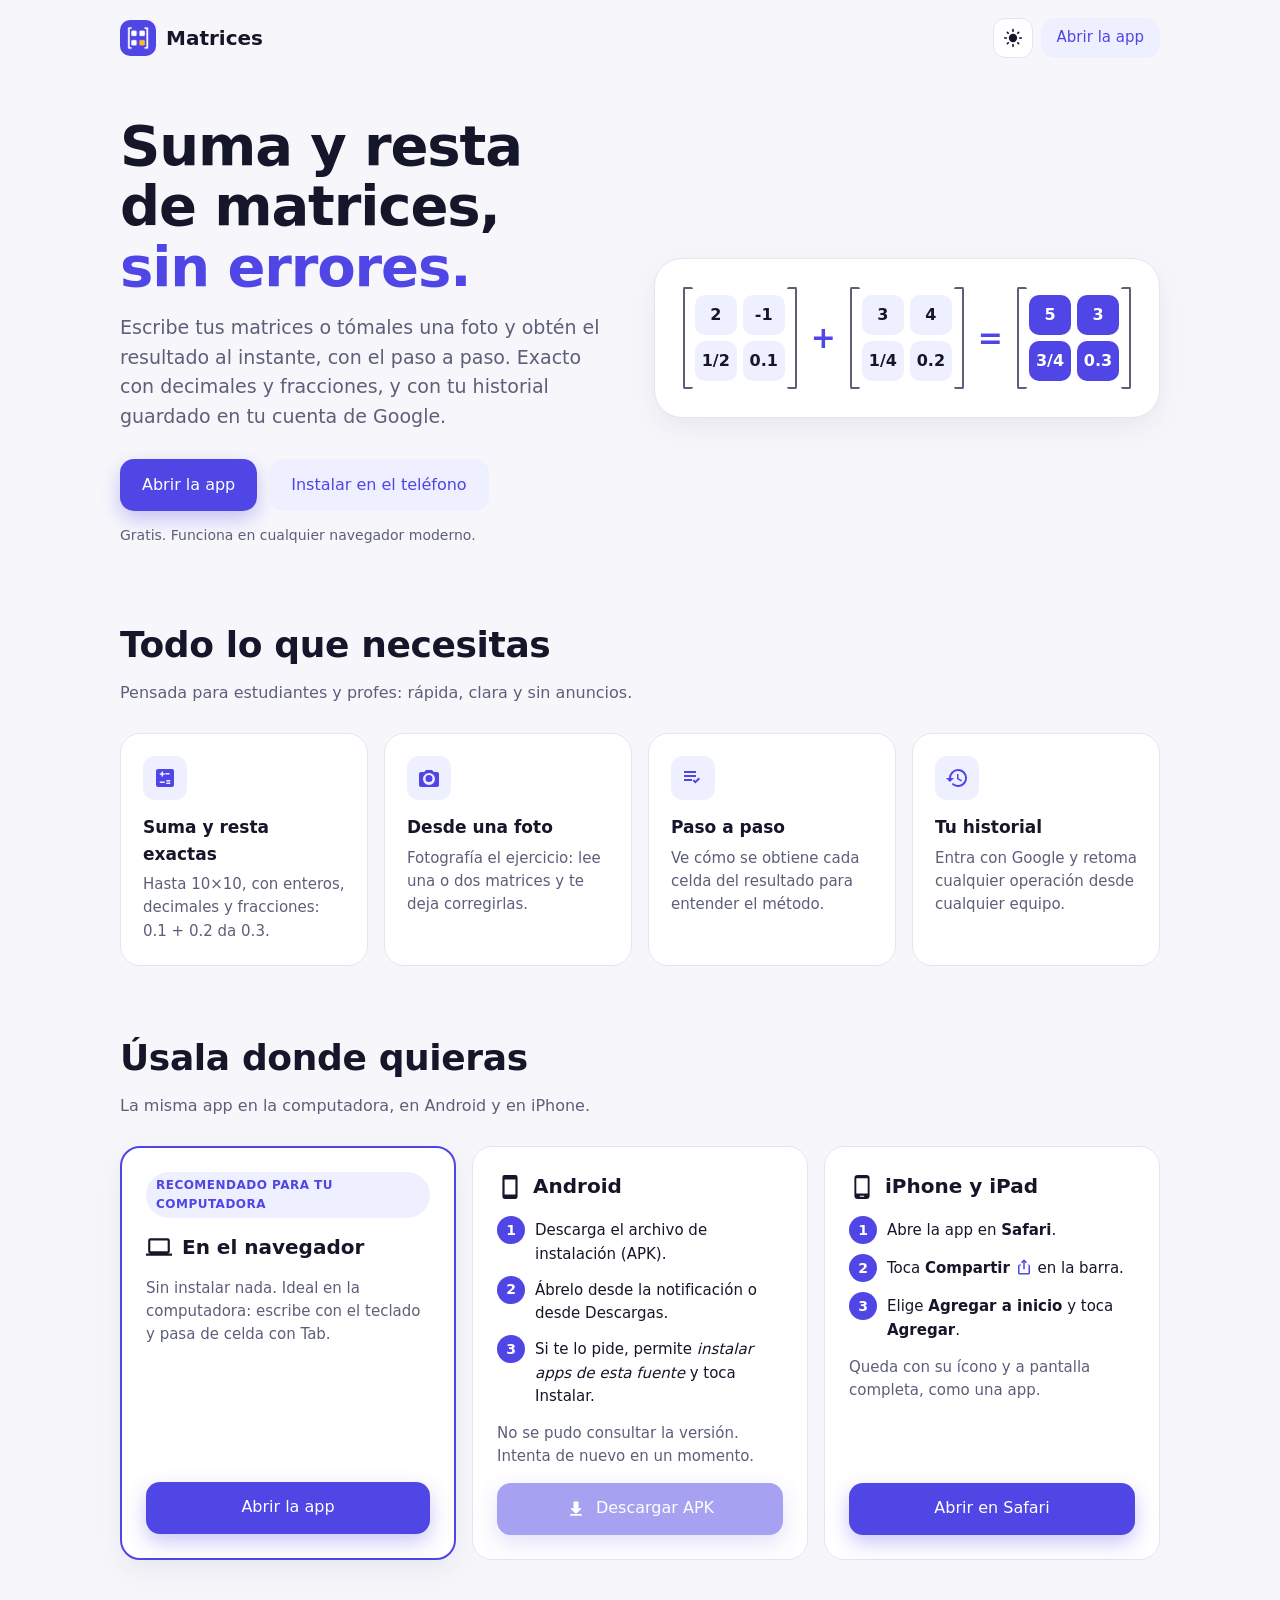
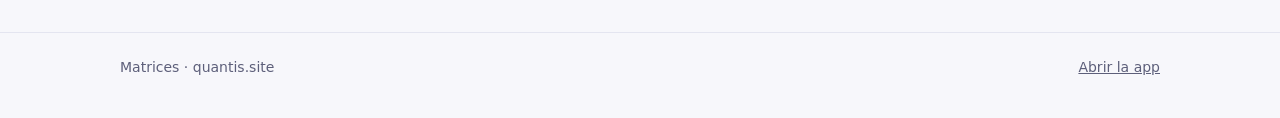
==== landing/index.html @ 4b23e08a "App Matrices en Flutter (web/PWA, Android, iOS) y landing" ====
<!DOCTYPE html>
<html lang="es">
<head>
  <meta charset="UTF-8">
  <meta name="viewport" content="width=device-width, initial-scale=1">
  <title>Matrices · Suma y resta de matrices</title>
  <meta name="description" content="Suma y resta matrices al instante, también desde una foto. Gratis en el navegador, Android y iPhone.">
  <meta name="theme-color" content="#4F46E5">
  <link rel="icon" type="image/png" href="favicon.png">
  <link rel="apple-touch-icon" href="icon-192.png">
  <meta property="og:title" content="Matrices">
  <meta property="og:description" content="Suma y resta matrices al instante, también desde una foto.">
  <meta property="og:image" content="icon-512.png">
  <link rel="stylesheet" href="styles.css">
  <!-- Antes de pintar: evita un parpadeo claro al usar el tema oscuro. -->
  <script src="theme.js"></script>
</head>
<body>
  <header class="wrap top">
    <a class="brand" href="./"><img src="icon-192.png" alt="">Matrices</a>
    <div class="top-actions">
      <button class="theme-btn" id="theme-btn" type="button" aria-label="Tema"></button>
      <a class="btn btn-ghost btn-small" href="app/">Abrir la app</a>
    </div>
  </header>

  <main>
    <section class="wrap hero">
      <div>
        <h1>Suma y resta de matrices, <span>sin errores.</span></h1>
        <p class="lead">
          Escribe tus matrices o tómales una foto y obtén el resultado al instante,
          con el paso a paso. Exacto con decimales y fracciones, y con tu historial
          guardado en tu cuenta de Google.
        </p>
        <div class="cta" id="cta"></div>
        <p class="hint" id="cta-hint"></p>
      </div>
      <div class="demo" aria-hidden="true">
        <div class="mx"><b>2</b><b>-1</b><b>1/2</b><b>0.1</b></div>
        <div class="op">+</div>
        <div class="mx"><b>3</b><b>4</b><b>1/4</b><b>0.2</b></div>
        <div class="op">=</div>
        <div class="mx r"><b>5</b><b>3</b><b>3/4</b><b>0.3</b></div>
      </div>
    </section>

    <section class="wrap">
      <h2>Todo lo que necesitas</h2>
      <p class="sub">Pensada para estudiantes y profes: rápida, clara y sin anuncios.</p>
      <div class="features">
        <div class="feature">
          <div class="ic"><svg viewBox="0 0 24 24" fill="currentColor"><path d="M19 3H5a2 2 0 0 0-2 2v14a2 2 0 0 0 2 2h14a2 2 0 0 0 2-2V5a2 2 0 0 0-2-2Zm-6.5 4h4v1.5h-4V7ZM7 7.25h1.5V5.5H10v1.75h1.75v1.5H10v1.75H8.5V8.75H6.75v-1.5ZM11.75 17h-5v-1.5h5V17Zm5.5 1h-4v-1.5h4V18Zm0-2.5h-4V14h4v1.5Z"/></svg></div>
          <h3>Suma y resta exactas</h3>
          <p>Hasta 10×10, con enteros, decimales y fracciones: 0.1 + 0.2 da 0.3.</p>
        </div>
        <div class="feature">
          <div class="ic"><svg viewBox="0 0 24 24" fill="currentColor"><path d="M12 9a3.5 3.5 0 1 0 0 7 3.5 3.5 0 0 0 0-7Zm8-3h-3.2l-1.8-2H9L7.2 6H4a2 2 0 0 0-2 2v11a2 2 0 0 0 2 2h16a2 2 0 0 0 2-2V8a2 2 0 0 0-2-2Zm-8 13a6 6 0 1 1 0-12 6 6 0 0 1 0 12Z"/></svg></div>
          <h3>Desde una foto</h3>
          <p>Fotografía el ejercicio: lee una o dos matrices y te deja corregirlas.</p>
        </div>
        <div class="feature">
          <div class="ic"><svg viewBox="0 0 24 24" fill="currentColor"><path d="M3 5h12v2H3V5Zm0 4h12v2H3V9Zm0 4h8v2H3v-2Zm14.6-1.4L19 13l-4.6 4.6-2.8-2.8L13 13.4l1.4 1.4 3.2-3.2Z"/></svg></div>
          <h3>Paso a paso</h3>
          <p>Ve cómo se obtiene cada celda del resultado para entender el método.</p>
        </div>
        <div class="feature">
          <div class="ic"><svg viewBox="0 0 24 24" fill="currentColor"><path d="M13 3a9 9 0 0 0-9 9H1l3.9 3.9.1.1L9 12H6a7 7 0 1 1 2.05 4.95l-1.42 1.42A9 9 0 1 0 13 3Zm-1 5v5l4.25 2.52.77-1.28-3.52-2.09V8H12Z"/></svg></div>
          <h3>Tu historial</h3>
          <p>Entra con Google y retoma cualquier operación desde cualquier equipo.</p>
        </div>
      </div>
    </section>

    <section class="wrap" id="instalar">
      <h2>Úsala donde quieras</h2>
      <p class="sub">La misma app en la computadora, en Android y en iPhone.</p>
      <div class="install">
        <article class="option" data-device="pc">
          <span class="tag" hidden></span>
          <h3><svg viewBox="0 0 24 24" fill="currentColor"><path d="M20 18a2 2 0 0 0 2-2V6a2 2 0 0 0-2-2H4a2 2 0 0 0-2 2v10a2 2 0 0 0 2 2H0v2h24v-2h-4ZM4 6h16v10H4V6Z"/></svg>En el navegador</h3>
          <p>Sin instalar nada. Ideal en la computadora: escribe con el teclado y pasa de celda con Tab.</p>
          <a class="btn btn-primary" href="app/">Abrir la app</a>
        </article>

        <article class="option" data-device="android">
          <span class="tag" hidden></span>
          <h3><svg viewBox="0 0 24 24" fill="currentColor"><path d="M17 1H7a2 2 0 0 0-2 2v18a2 2 0 0 0 2 2h10a2 2 0 0 0 2-2V3a2 2 0 0 0-2-2Zm0 18H7V5h10v14Z"/></svg>Android</h3>
          <ol class="steps">
            <li>Descarga el archivo de instalación (APK).</li>
            <li>Ábrelo desde la notificación o desde Descargas.</li>
            <li>Si te lo pide, permite <em>instalar apps de esta fuente</em> y toca Instalar.</li>
          </ol>
          <p class="meta" id="apk-meta">Buscando la última versión…</p>
          <a class="btn btn-primary" id="apk-btn" aria-disabled="true" href="#">
            <svg viewBox="0 0 24 24" fill="currentColor"><path d="M5 20h14v-2H5v2Zm14-9h-4V3H9v8H5l7 7 7-7Z"/></svg>Descargar APK
          </a>
        </article>

        <article class="option" data-device="ios">
          <span class="tag" hidden></span>
          <h3><svg viewBox="0 0 24 24" fill="currentColor"><path d="M16 1H8a3 3 0 0 0-3 3v16a3 3 0 0 0 3 3h8a3 3 0 0 0 3-3V4a3 3 0 0 0-3-3Zm-2 20h-4v-1h4v1Zm3.25-3H6.75V4h10.5v14Z"/></svg>iPhone y iPad</h3>
          <ol class="steps ios-steps">
            <li>Abre la app en <b>Safari</b>.</li>
            <li>Toca <b>Compartir</b> <svg class="inline-ic" viewBox="0 0 24 24" fill="currentColor"><path d="M16 5.5 14.6 6.9 13 5.3V15h-2V5.3L9.4 6.9 8 5.5 12 1.5l4 4ZM18 9h-2V8.5h2a2 2 0 0 1 2 2V20a2 2 0 0 1-2 2H6a2 2 0 0 1-2-2v-9.5a2 2 0 0 1 2-2h2V10H6v10h12V9Z"/></svg> en la barra.</li>
            <li>Elige <b>Agregar a inicio</b> y toca <b>Agregar</b>.</li>
          </ol>
          <p class="meta">Queda con su ícono y a pantalla completa, como una app.</p>
          <a class="btn btn-primary" href="app/">Abrir en Safari</a>
        </article>
      </div>
    </section>
  </main>

  <footer>
    <div class="wrap">
      <span>Matrices · quantis.site</span>
      <a href="app/">Abrir la app</a>
    </div>
  </footer>

  <dialog id="ios-dialog">
    <div class="in">
      <h3>Instalar en tu iPhone</h3>
      <ol class="steps">
        <li>Toca <b>Abrir la app</b> (abajo). Debe abrirse en <b>Safari</b>.</li>
        <li>Toca <b>Compartir</b> <svg class="inline-ic" viewBox="0 0 24 24" fill="currentColor"><path d="M16 5.5 14.6 6.9 13 5.3V15h-2V5.3L9.4 6.9 8 5.5 12 1.5l4 4ZM18 9h-2V8.5h2a2 2 0 0 1 2 2V20a2 2 0 0 1-2 2H6a2 2 0 0 1-2-2v-9.5a2 2 0 0 1 2-2h2V10H6v10h12V9Z"/></svg> en la barra de Safari.</li>
        <li>Desliza y elige <b>Agregar a inicio</b>.</li>
        <li>Toca <b>Agregar</b>. Abre Matrices desde su ícono.</li>
      </ol>
      <a class="btn btn-primary" href="app/">Abrir la app</a>
      <button class="btn btn-ghost" id="ios-close" type="button">Cerrar</button>
    </div>
  </dialog>

  <script src="landing.js"></script>
</body>
</html>
---- landing/styles.css ----
:root {
  --brand: #4f46e5;
  --brand-ink: #ffffff;
  --brand-soft: #eef0ff;
  --accent: #fbbf24;
  --bg: #f7f7fb;
  --card: #ffffff;
  --ink: #16162a;
  --muted: #5d5f7a;
  --line: #e4e5f0;
  --radius: 20px;
  --shadow: 0 10px 30px rgba(40, 40, 90, 0.08);
  color-scheme: light;
}
/* Oscuro: lo pone theme.js en <html data-theme="dark"> (elegido o del sistema). */
:root[data-theme="dark"] {
    color-scheme: dark;
    --brand: #8b85ff;
    --brand-ink: #11112a;
    --brand-soft: #23234a;
    --bg: #101018;
    --card: #191926;
    --ink: #ececf6;
    --muted: #a3a4bd;
    --line: #2c2c40;
    --shadow: 0 10px 30px rgba(0, 0, 0, 0.35);
}
* { box-sizing: border-box; }
html { -webkit-text-size-adjust: 100%; }
body {
  margin: 0;
  background: var(--bg);
  color: var(--ink);
  font: 16px/1.55 system-ui, -apple-system, "Segoe UI", Roboto, sans-serif;
}
a { color: inherit; }
.wrap { max-width: 1080px; margin: 0 auto; padding: 0 20px; }

/* Barra superior */
.top { display: flex; align-items: center; justify-content: space-between; padding-block: 18px; }
.brand { display: flex; align-items: center; gap: 10px; font-weight: 800; font-size: 20px; text-decoration: none; }
.brand img { width: 36px; height: 36px; border-radius: 10px; }

/* Botones */
.btn {
  display: inline-flex; align-items: center; justify-content: center; gap: 10px;
  min-height: 52px; padding: 0 22px; border-radius: 14px; border: 0;
  font: 600 16px/1 inherit; text-decoration: none; cursor: pointer;
  transition: transform .12s ease, box-shadow .12s ease, background .12s ease;
}
.btn:active { transform: scale(.98); }
.btn-primary { background: var(--brand); color: var(--brand-ink); box-shadow: 0 8px 20px rgba(79, 70, 229, .3); }
.btn-ghost { background: var(--brand-soft); color: var(--brand); }
.btn-small { min-height: 40px; padding: 0 16px; font-size: 15px; }
.btn[aria-disabled="true"] { opacity: .5; pointer-events: none; }
.btn svg { width: 20px; height: 20px; flex: none; }

/* Botón de tema */
.top-actions { display: flex; align-items: center; gap: 8px; }
.theme-btn {
  width: 40px; height: 40px; border-radius: 12px; border: 1px solid var(--line);
  background: var(--card); color: var(--ink); display: grid; place-items: center; cursor: pointer;
}
.theme-btn svg { width: 20px; height: 20px; }
.theme-btn:hover { border-color: var(--brand); color: var(--brand); }

/* Portada */
.hero { display: grid; grid-template-columns: 1.1fr .9fr; gap: 48px; align-items: center; padding-block: 40px 56px; }
.hero h1 { font-size: clamp(34px, 5vw, 56px); line-height: 1.08; margin: 0 0 16px; letter-spacing: -.02em; }
.hero h1 span { color: var(--brand); }
.hero p.lead { font-size: 19px; color: var(--muted); margin: 0 0 28px; max-width: 34em; }
.cta { display: flex; flex-wrap: wrap; gap: 12px; }
.hint { margin-top: 14px; font-size: 14px; color: var(--muted); }

/* Ilustración A + B = R */
.demo {
  background: var(--card); border: 1px solid var(--line); border-radius: 28px;
  box-shadow: var(--shadow); padding: 28px; display: flex; align-items: center;
  justify-content: center; gap: 14px; flex-wrap: wrap;
}
.demo { flex-wrap: nowrap; }
.mx { position: relative; display: grid; grid-template-columns: repeat(2, 42px); gap: 6px; padding: 8px 12px; }
.mx::before, .mx::after {
  content: ""; position: absolute; top: 0; bottom: 0; width: 8px;
  border: 2.5px solid var(--muted); border-radius: 2px;
}
.mx::before { left: 0; border-right: 0; }
.mx::after { right: 0; border-left: 0; }
.mx b {
  height: 40px; display: grid; place-items: center; border-radius: 10px;
  background: var(--brand-soft); font-weight: 600; font-variant-numeric: tabular-nums;
}
.mx.r b { background: var(--brand); color: var(--brand-ink); }
.op { font-size: 30px; font-weight: 700; color: var(--brand); }

/* Funciones */
section h2 { font-size: clamp(26px, 3.4vw, 36px); margin: 0 0 8px; letter-spacing: -.01em; }
section .sub { color: var(--muted); margin: 0 0 28px; }
.features { display: grid; grid-template-columns: repeat(4, 1fr); gap: 16px; padding-bottom: 64px; }
.feature { background: var(--card); border: 1px solid var(--line); border-radius: var(--radius); padding: 22px; }
.feature .ic {
  width: 44px; height: 44px; border-radius: 12px; display: grid; place-items: center;
  background: var(--brand-soft); color: var(--brand); margin-bottom: 14px;
}
.feature .ic svg { width: 24px; height: 24px; }
.feature h3 { margin: 0 0 6px; font-size: 17px; }
.feature p { margin: 0; color: var(--muted); font-size: 15px; }

/* Instalar */
.install { display: grid; grid-template-columns: repeat(3, 1fr); gap: 16px; padding-bottom: 72px; }
.option {
  background: var(--card); border: 1px solid var(--line); border-radius: var(--radius);
  padding: 24px; display: flex; flex-direction: column; gap: 14px;
}
.option.highlight { border: 2px solid var(--brand); box-shadow: var(--shadow); }
.option .tag {
  align-self: flex-start; font-size: 12px; font-weight: 700; text-transform: uppercase;
  letter-spacing: .04em; color: var(--brand); background: var(--brand-soft);
  padding: 4px 10px; border-radius: 99px;
}
.option h3 { margin: 0; font-size: 20px; display: flex; align-items: center; gap: 10px; }
.option h3 svg { width: 26px; height: 26px; }
.option p { margin: 0; color: var(--muted); font-size: 15px; }
.option .btn { margin-top: auto; }
.steps { margin: 0; padding: 0; list-style: none; counter-reset: s; display: grid; gap: 10px; }
.steps li { counter-increment: s; position: relative; padding-left: 38px; min-height: 28px; font-size: 15px; padding-top: 3px; }
.steps li::before {
  content: counter(s); position: absolute; left: 0; top: 0;
  width: 28px; height: 28px; border-radius: 50%; display: grid; place-items: center;
  background: var(--brand); color: var(--brand-ink); font-weight: 700; font-size: 14px;
}
.inline-ic { display: inline-block; width: 18px; height: 18px; vertical-align: -3px; color: var(--brand); }
.meta { font-size: 13px; color: var(--muted); }

footer { border-top: 1px solid var(--line); padding: 24px 0 40px; color: var(--muted); font-size: 14px; }
footer .wrap { display: flex; justify-content: space-between; gap: 12px; flex-wrap: wrap; }

/* Hoja con instrucciones de iPhone */
dialog {
  border: 0; border-radius: 24px; padding: 0; max-width: 440px; width: calc(100% - 32px);
  background: var(--card); color: var(--ink); box-shadow: 0 30px 80px rgba(0,0,0,.35);
}
dialog::backdrop { background: rgba(10, 10, 30, .55); }
dialog .in { padding: 24px; display: grid; gap: 16px; }
dialog h3 { margin: 0; font-size: 22px; }

@media (max-width: 900px) {
  .hero { grid-template-columns: 1fr; gap: 32px; padding-block-start: 16px; }
  .features { grid-template-columns: repeat(2, 1fr); }
  .install { grid-template-columns: 1fr; }
}
@media (max-width: 520px) {
  .features { grid-template-columns: 1fr; }
  .cta .btn { flex: 1 1 100%; }
  .mx { grid-template-columns: repeat(2, 30px); gap: 4px; padding: 6px 9px; }
  .mx b { height: 30px; font-size: 12px; border-radius: 8px; }
  .mx::before, .mx::after { width: 6px; border-width: 2px; }
  .demo { padding: 18px 10px; gap: 6px; border-radius: 22px; }
  .op { font-size: 20px; }
}
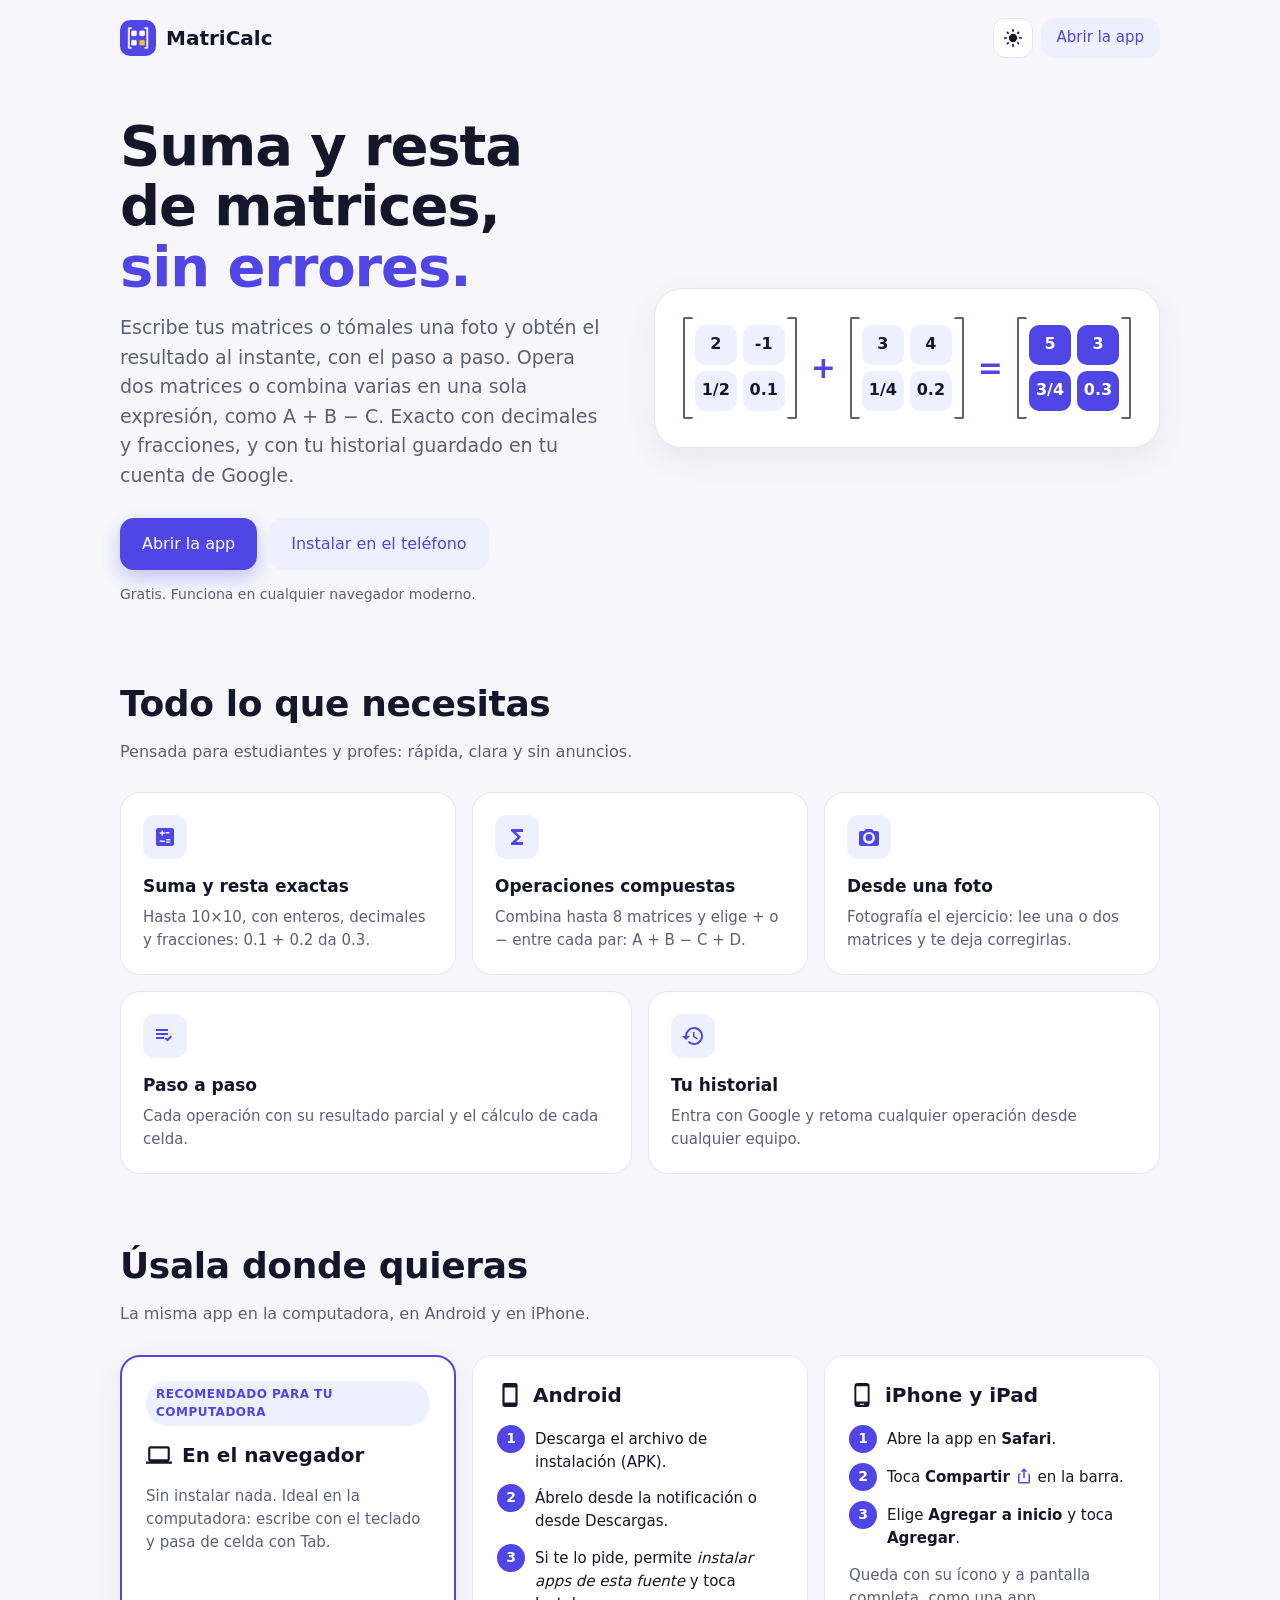
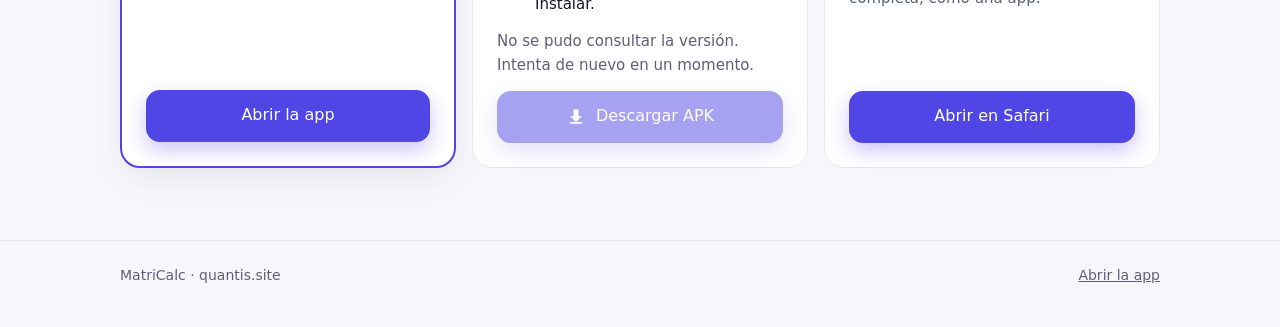
==== commit 3c283bf8: "feat: implementar operaciones compuestas con múltiples matrices y operadores dinámicos - Modos Simpl" ====
--- a/landing/index.html
+++ b/landing/index.html
@@ -3,12 +3,12 @@
 <head>
   <meta charset="UTF-8">
   <meta name="viewport" content="width=device-width, initial-scale=1">
-  <title>Matrices · Suma y resta de matrices</title>
-  <meta name="description" content="Suma y resta matrices al instante, también desde una foto. Gratis en el navegador, Android y iPhone.">
+  <title>MatriCalc · Suma y resta de matrices</title>
+  <meta name="description" content="Suma y resta dos o más matrices al instante, también desde una foto. Gratis en el navegador, Android y iPhone.">
   <meta name="theme-color" content="#4F46E5">
   <link rel="icon" type="image/png" href="favicon.png">
   <link rel="apple-touch-icon" href="icon-192.png">
-  <meta property="og:title" content="Matrices">
+  <meta property="og:title" content="MatriCalc">
   <meta property="og:description" content="Suma y resta matrices al instante, también desde una foto.">
   <meta property="og:image" content="icon-512.png">
   <link rel="stylesheet" href="styles.css">
@@ -17,7 +17,7 @@
 </head>
 <body>
   <header class="wrap top">
-    <a class="brand" href="./"><img src="icon-192.png" alt="">Matrices</a>
+    <a class="brand" href="./"><img src="icon-192.png" alt="">MatriCalc</a>
     <div class="top-actions">
       <button class="theme-btn" id="theme-btn" type="button" aria-label="Tema"></button>
       <a class="btn btn-ghost btn-small" href="app/">Abrir la app</a>
@@ -30,7 +30,8 @@
         <h1>Suma y resta de matrices, <span>sin errores.</span></h1>
         <p class="lead">
           Escribe tus matrices o tómales una foto y obtén el resultado al instante,
-          con el paso a paso. Exacto con decimales y fracciones, y con tu historial
+          con el paso a paso. Opera dos matrices o combina varias en una sola
+          expresión, como A + B − C. Exacto con decimales y fracciones, y con tu historial
           guardado en tu cuenta de Google.
         </p>
         <div class="cta" id="cta"></div>
@@ -55,6 +56,11 @@
           <p>Hasta 10×10, con enteros, decimales y fracciones: 0.1 + 0.2 da 0.3.</p>
         </div>
         <div class="feature">
+          <div class="ic"><svg viewBox="0 0 24 24" fill="currentColor"><path d="M18 4H6v2l6.5 6L6 18v2h12v-3h-7l5-5-5-5h7V4Z"/></svg></div>
+          <h3>Operaciones compuestas</h3>
+          <p>Combina hasta 8 matrices y elige + o − entre cada par: A + B − C + D.</p>
+        </div>
+        <div class="feature">
           <div class="ic"><svg viewBox="0 0 24 24" fill="currentColor"><path d="M12 9a3.5 3.5 0 1 0 0 7 3.5 3.5 0 0 0 0-7Zm8-3h-3.2l-1.8-2H9L7.2 6H4a2 2 0 0 0-2 2v11a2 2 0 0 0 2 2h16a2 2 0 0 0 2-2V8a2 2 0 0 0-2-2Zm-8 13a6 6 0 1 1 0-12 6 6 0 0 1 0 12Z"/></svg></div>
           <h3>Desde una foto</h3>
           <p>Fotografía el ejercicio: lee una o dos matrices y te deja corregirlas.</p>
@@ -62,7 +68,7 @@
         <div class="feature">
           <div class="ic"><svg viewBox="0 0 24 24" fill="currentColor"><path d="M3 5h12v2H3V5Zm0 4h12v2H3V9Zm0 4h8v2H3v-2Zm14.6-1.4L19 13l-4.6 4.6-2.8-2.8L13 13.4l1.4 1.4 3.2-3.2Z"/></svg></div>
           <h3>Paso a paso</h3>
-          <p>Ve cómo se obtiene cada celda del resultado para entender el método.</p>
+          <p>Cada operación con su resultado parcial y el cálculo de cada celda.</p>
         </div>
         <div class="feature">
           <div class="ic"><svg viewBox="0 0 24 24" fill="currentColor"><path d="M13 3a9 9 0 0 0-9 9H1l3.9 3.9.1.1L9 12H6a7 7 0 1 1 2.05 4.95l-1.42 1.42A9 9 0 1 0 13 3Zm-1 5v5l4.25 2.52.77-1.28-3.52-2.09V8H12Z"/></svg></div>
@@ -114,7 +120,7 @@
 
   <footer>
     <div class="wrap">
-      <span>Matrices · quantis.site</span>
+      <span>MatriCalc · quantis.site</span>
       <a href="app/">Abrir la app</a>
     </div>
   </footer>
@@ -126,7 +132,7 @@
         <li>Toca <b>Abrir la app</b> (abajo). Debe abrirse en <b>Safari</b>.</li>
         <li>Toca <b>Compartir</b> <svg class="inline-ic" viewBox="0 0 24 24" fill="currentColor"><path d="M16 5.5 14.6 6.9 13 5.3V15h-2V5.3L9.4 6.9 8 5.5 12 1.5l4 4ZM18 9h-2V8.5h2a2 2 0 0 1 2 2V20a2 2 0 0 1-2 2H6a2 2 0 0 1-2-2v-9.5a2 2 0 0 1 2-2h2V10H6v10h12V9Z"/></svg> en la barra de Safari.</li>
         <li>Desliza y elige <b>Agregar a inicio</b>.</li>
-        <li>Toca <b>Agregar</b>. Abre Matrices desde su ícono.</li>
+        <li>Toca <b>Agregar</b>. Abre MatriCalc desde su ícono.</li>
       </ol>
       <a class="btn btn-primary" href="app/">Abrir la app</a>
       <button class="btn btn-ghost" id="ios-close" type="button">Cerrar</button>
--- a/landing/styles.css
+++ b/landing/styles.css
@@ -96,7 +96,10 @@
 /* Funciones */
 section h2 { font-size: clamp(26px, 3.4vw, 36px); margin: 0 0 8px; letter-spacing: -.01em; }
 section .sub { color: var(--muted); margin: 0 0 28px; }
-.features { display: grid; grid-template-columns: repeat(4, 1fr); gap: 16px; padding-bottom: 64px; }
+.features { display: grid; grid-template-columns: repeat(6, 1fr); gap: 16px; padding-bottom: 64px; }
+/* Cinco tarjetas: tres arriba y dos más anchas abajo. */
+.feature { grid-column: span 2; }
+.feature:nth-child(n+4) { grid-column: span 3; }
 .feature { background: var(--card); border: 1px solid var(--line); border-radius: var(--radius); padding: 22px; }
 .feature .ic {
   width: 44px; height: 44px; border-radius: 12px; display: grid; place-items: center;
@@ -147,10 +150,13 @@
 @media (max-width: 900px) {
   .hero { grid-template-columns: 1fr; gap: 32px; padding-block-start: 16px; }
   .features { grid-template-columns: repeat(2, 1fr); }
+  .feature, .feature:nth-child(n+4) { grid-column: auto; }
+  .feature:last-child { grid-column: 1 / -1; }
   .install { grid-template-columns: 1fr; }
 }
 @media (max-width: 520px) {
   .features { grid-template-columns: 1fr; }
+  .feature:last-child { grid-column: auto; }
   .cta .btn { flex: 1 1 100%; }
   .mx { grid-template-columns: repeat(2, 30px); gap: 4px; padding: 6px 9px; }
   .mx b { height: 30px; font-size: 12px; border-radius: 8px; }
